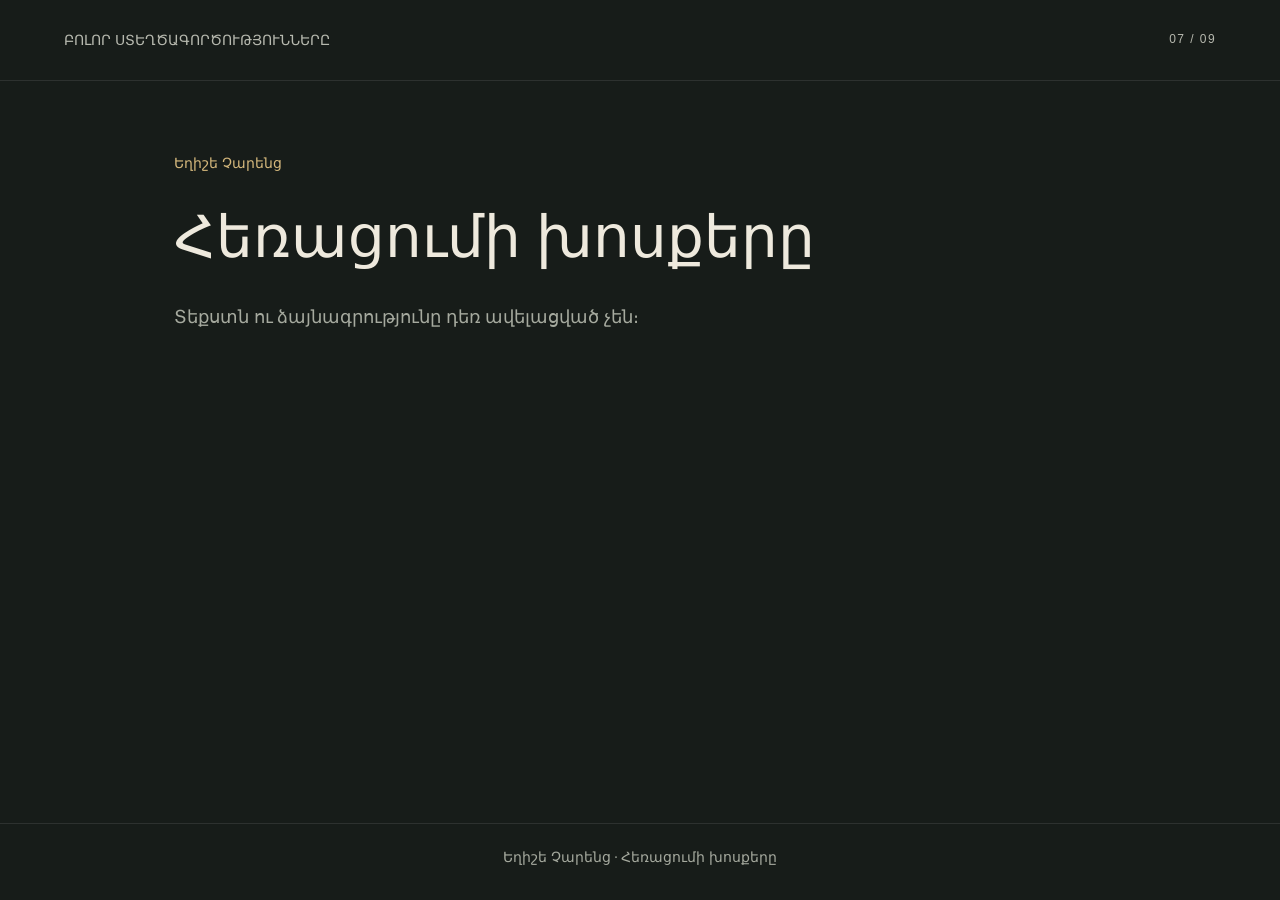
==== charents-01.html @ c3a3af4f "Add files via upload" ====
<!doctype html>
<html lang="hy"><head><meta charset="utf-8"><meta name="viewport" content="width=device-width,initial-scale=1"><title>Հեռացումի խոսքերը — Եղիշե Չարենց</title><meta name="description" content="Եղիշե Չարենց — Հեռացումի խոսքերը"><link rel="icon" href="data:image/svg+xml,%3Csvg xmlns='http://www.w3.org/2000/svg' viewBox='0 0 32 32'%3E%3Crect width='32' height='32' rx='6' fill='%23171c19'/%3E%3Cpath d='M6 8h8l2 3 2-3h8v17h-8l-2 2-2-2H6z' fill='none' stroke='%23d5b87c' stroke-width='2'/%3E%3C/svg%3E"><link rel="stylesheet" href="style.css"></head><body><header><a class="brand home-link" href="./">ԲՈԼՈՐ ՍՏԵՂԾԱԳՈՐԾՈՒԹՅՈՒՆՆԵՐԸ</a><span class="edition">07 / 09</span></header><main class="collection"><section class="collection-heading"><div class="eyebrow">Եղիշե Չարենց</div><h1>Հեռացումի խոսքերը</h1><p class="collection-description">Տեքստն ու ձայնագրությունը դեռ ավելացված չեն։</p></section></main><footer>Եղիշե Չարենց · Հեռացումի խոսքերը</footer></body></html>
---- style.css ----
*{box-sizing:border-box}html{color-scheme:dark}body{margin:0;background:#171c19;color:#eee9dd;font-family:Georgia,"Sylfaen",serif}header{max-width:1280px;margin:auto;padding:32px 5%;display:flex;justify-content:space-between;border-bottom:1px solid #ffffff18;font-family:Arial,"Sylfaen",sans-serif;font-size:12px;letter-spacing:.12em;color:#b7b9af}main{max-width:1180px;margin:0 auto;display:grid;grid-template-columns:1fr 1.1fr;gap:9%;padding:70px 5% 90px}.intro{align-self:start;position:sticky;top:48px}.eyebrow{font-size:14px;color:#d5b87c;line-height:1.8}h1{font-size:clamp(48px,6vw,78px);font-weight:400;line-height:1.25;margin:26px 0}.year{color:#a6aa9f;font-size:16px;letter-spacing:.2em}.player{display:flex;gap:18px;align-items:center;border-block:1px solid #ffffff23;padding:25px 0;margin-top:40px}button{flex-shrink:0;width:60px;height:60px;border-radius:50%;border:0;background:#d5b87c;color:#171c19;cursor:pointer;font-size:22px}button:hover{background:#ead09b}button:focus-visible,input:focus-visible{outline:2px solid #fff;outline-offset:5px}.track{width:100%;font-size:16px}input{width:100%;margin:15px 0 8px;accent-color:#d5b87c;cursor:pointer}.times{display:flex;justify-content:space-between;font:13px Arial,sans-serif;color:#a6aa9f}.quote{margin-top:40px;color:#a6aa9f;line-height:1.8;font-size:20px}article{border-left:1px solid #ffffff18;padding-left:36px}article p{font-size:18px;line-height:2.05;margin:0 0 32px}.end{color:#d5b87c;font-size:16px}footer{border-top:1px solid #ffffff18;padding:25px;text-align:center;color:#a6aa9f;font-size:14px}audio{width:100%;margin-top:16px}.enhanced audio{display:none}#error{color:#e4b9a5;font-size:14px;line-height:1.7}#error:empty{display:none}@media(max-width:700px){header{padding:24px 6%;gap:15px}.edition{display:none}main{display:block;padding:38px 6% 60px}.intro{position:static}h1{font-size:54px;margin:20px 0}h1 br{display:none}article{border-left:0;border-top:1px solid #ffffff18;padding:32px 0 0;margin-top:32px}article p{font-size:17px;line-height:2}.quote{display:none}.player{margin-top:26px}button{width:56px;height:56px}}@media(prefers-reduced-motion:no-preference){button{transition:background .2s}}
.home-link{color:inherit;text-decoration:none;font-size:14px;letter-spacing:0}.home-link:hover{color:#d5b87c}.home-link:focus-visible,.poem-card:focus-visible{outline:2px solid #d5b87c;outline-offset:5px}.collection{display:block;min-height:calc(100vh - 158px);max-width:1060px}.collection-heading h1{font-size:clamp(32px,5vw,58px);overflow-wrap:anywhere}.collection-description{font-size:18px;color:#a6aa9f;line-height:1.8}.poem-list{margin-top:46px}.poem-card{display:flex;gap:28px;padding:32px;border:1px solid #ffffff25;text-decoration:none;color:inherit;background:#1d2420}.poem-card:hover{border-color:#d5b87c;background:#222b25}.poem-number{font:16px Arial,sans-serif;color:#d5b87c;padding-top:5px}.poem-card h2{font-size:30px;font-weight:400;margin:14px 0}.poem-card p{font-size:18px;color:#a6aa9f;line-height:1.8}.card-action{display:inline-block;font-size:16px;color:#d5b87c;margin-top:12px}.card-year{margin-left:auto;color:#a6aa9f;font-size:14px;padding-top:5px}@media(max-width:700px){.poem-card{padding:24px 18px;gap:18px}.card-year{display:none}.poem-card h2{font-size:28px}.collection{padding-top:38px}.collection-heading h1{font-size:36px}.home-link{line-height:1.7}}
.poem-list{display:grid;gap:16px}.poem-card .eyebrow{text-transform:none}.poem-card h2{overflow-wrap:anywhere}
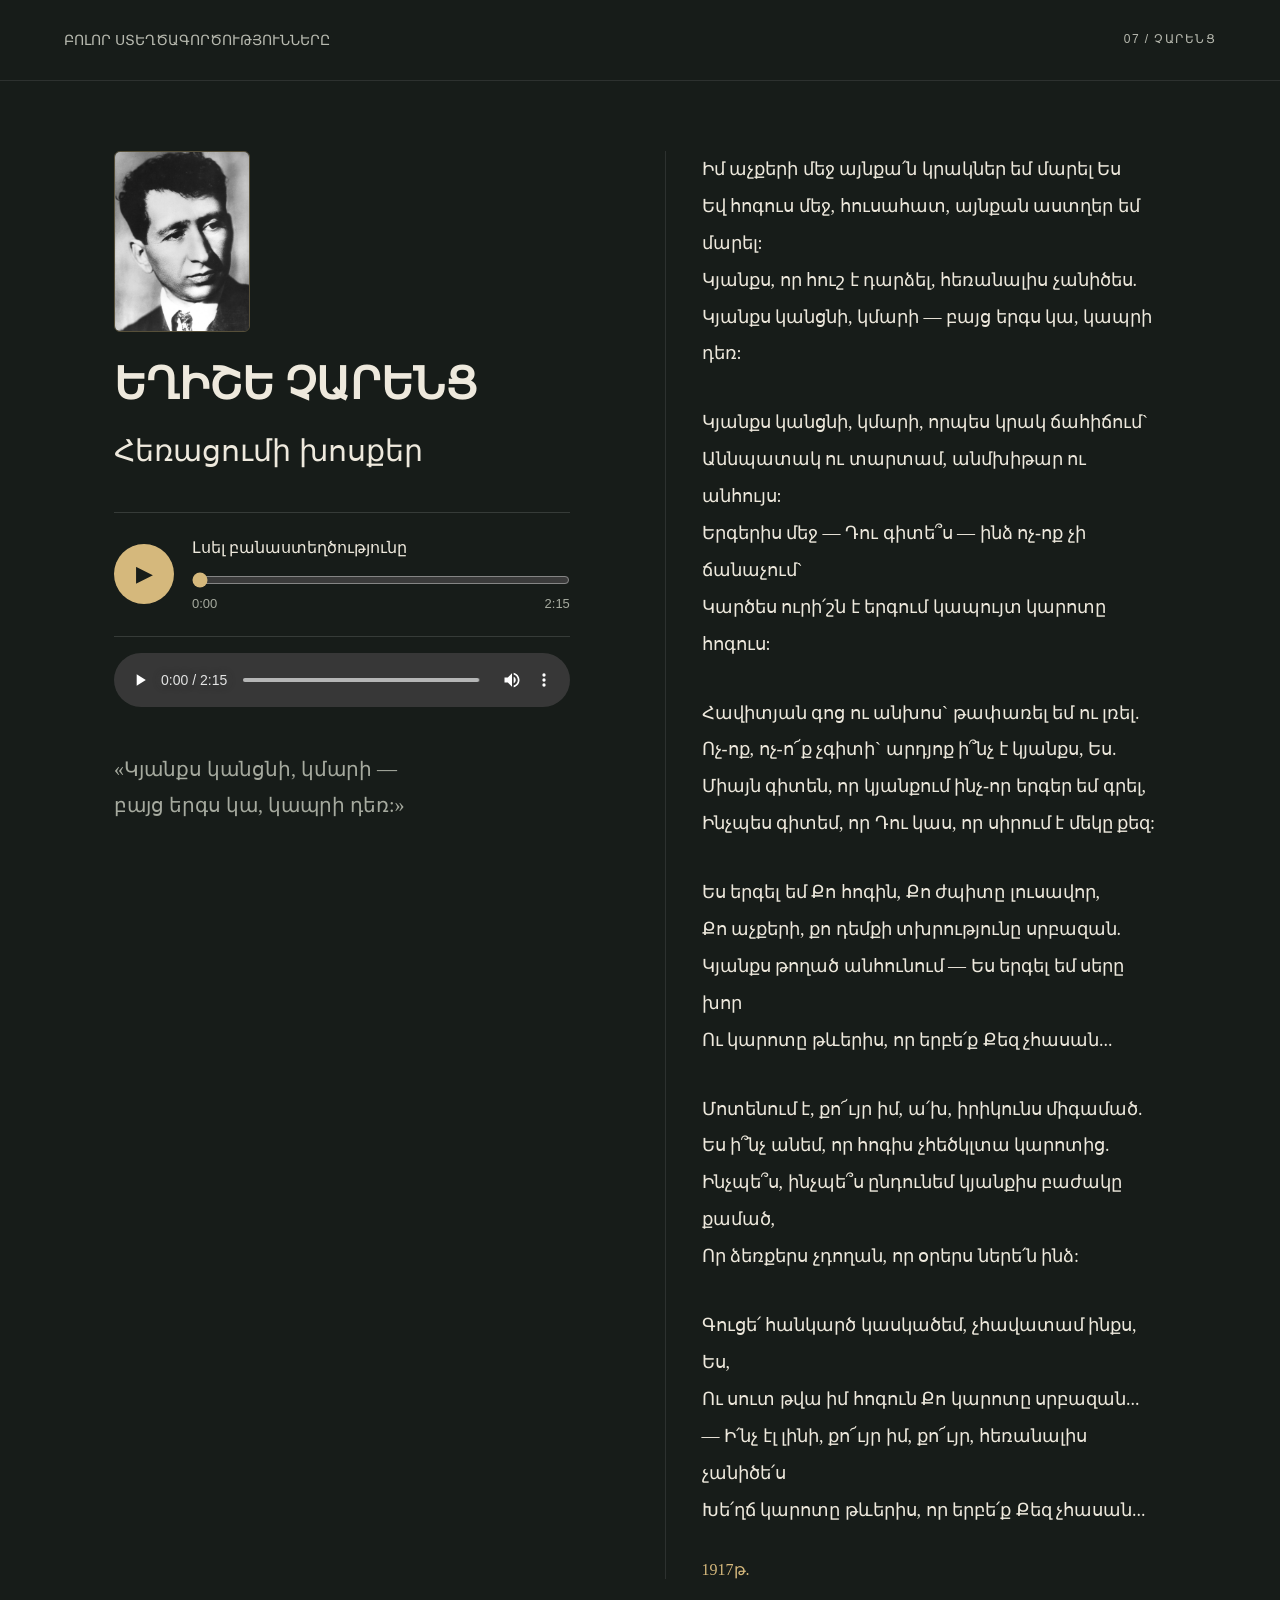
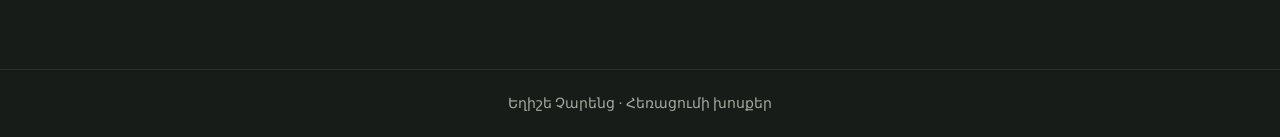
==== commit 35761225: "Add files via upload" ====
--- a/charents-01.html
+++ b/charents-01.html
@@ -1,2 +1,18 @@
 <!doctype html>
-<html lang="hy"><head><meta charset="utf-8"><meta name="viewport" content="width=device-width,initial-scale=1"><title>Հեռացումի խոսքերը — Եղիշե Չարենց</title><meta name="description" content="Եղիշե Չարենց — Հեռացումի խոսքերը"><link rel="icon" href="data:image/svg+xml,%3Csvg xmlns='http://www.w3.org/2000/svg' viewBox='0 0 32 32'%3E%3Crect width='32' height='32' rx='6' fill='%23171c19'/%3E%3Cpath d='M6 8h8l2 3 2-3h8v17h-8l-2 2-2-2H6z' fill='none' stroke='%23d5b87c' stroke-width='2'/%3E%3C/svg%3E"><link rel="stylesheet" href="style.css"></head><body><header><a class="brand home-link" href="./">ԲՈԼՈՐ ՍՏԵՂԾԱԳՈՐԾՈՒԹՅՈՒՆՆԵՐԸ</a><span class="edition">07 / 09</span></header><main class="collection"><section class="collection-heading"><div class="eyebrow">Եղիշե Չարենց</div><h1>Հեռացումի խոսքերը</h1><p class="collection-description">Տեքստն ու ձայնագրությունը դեռ ավելացված չեն։</p></section></main><footer>Եղիշե Չարենց · Հեռացումի խոսքերը</footer></body></html>+<html lang="hy"><head><meta charset="utf-8"><meta name="viewport" content="width=device-width,initial-scale=1"><title>Հեռացումի խոսքեր — Եղիշե Չարենց</title><meta name="description" content="Կարդացեք և լսեք Եղիշե Չարենցի «Հեռացումի խոսքեր» բանաստեղծությունը։"><link rel="icon" href="data:image/svg+xml,%3Csvg xmlns='http://www.w3.org/2000/svg' viewBox='0 0 32 32'%3E%3Crect width='32' height='32' rx='6' fill='%23171c19'/%3E%3Cpath d='M6 8h8l2 3 2-3h8v17h-8l-2 2-2-2H6z' fill='none' stroke='%23d5b87c' stroke-width='2'/%3E%3C/svg%3E"><style>*{box-sizing:border-box}html{color-scheme:dark}body{margin:0;background:#171c19;color:#eee9dd;font-family:Georgia,"Sylfaen",serif}header{max-width:1280px;margin:auto;padding:32px 5%;display:flex;justify-content:space-between;border-bottom:1px solid #ffffff18;font-family:Arial,"Sylfaen",sans-serif;font-size:12px;letter-spacing:.12em;color:#b7b9af}main{max-width:1180px;margin:0 auto;display:grid;grid-template-columns:1fr 1.1fr;gap:9%;padding:70px 5% 90px}.intro{align-self:start;position:sticky;top:48px}.eyebrow{font-size:14px;color:#d5b87c;line-height:1.8}h1{font-size:clamp(48px,6vw,78px);font-weight:400;line-height:1.25;margin:26px 0}.year{color:#a6aa9f;font-size:16px;letter-spacing:.2em}.player{display:flex;gap:18px;align-items:center;border-block:1px solid #ffffff23;padding:25px 0;margin-top:40px}button{flex-shrink:0;width:60px;height:60px;border-radius:50%;border:0;background:#d5b87c;color:#171c19;cursor:pointer;font-size:22px}button:hover{background:#ead09b}button:focus-visible,input:focus-visible{outline:2px solid #fff;outline-offset:5px}.track{width:100%;font-size:16px}input{width:100%;margin:15px 0 8px;accent-color:#d5b87c;cursor:pointer}.times{display:flex;justify-content:space-between;font:13px Arial,sans-serif;color:#a6aa9f}.quote{margin-top:40px;color:#a6aa9f;line-height:1.8;font-size:20px}article{border-left:1px solid #ffffff18;padding-left:36px}article p{font-size:18px;line-height:2.05;margin:0 0 32px}.end{color:#d5b87c;font-size:16px}footer{border-top:1px solid #ffffff18;padding:25px;text-align:center;color:#a6aa9f;font-size:14px}audio{width:100%;margin-top:16px}.enhanced audio{display:block}#error{color:#e4b9a5;font-size:14px;line-height:1.7}#error:empty{display:none}@media(max-width:700px){header{padding:24px 6%;gap:15px}.edition{display:none}main{display:block;padding:38px 6% 60px}.intro{position:static}h1{font-size:54px;margin:20px 0}h1 br{display:none}article{border-left:0;border-top:1px solid #ffffff18;padding:32px 0 0;margin-top:32px}article p{font-size:17px;line-height:2}.quote{display:none}.player{margin-top:26px}button{width:56px;height:56px}}@media(prefers-reduced-motion:no-preference){button{transition:background .2s}}
+.home-link{color:inherit;text-decoration:none;font-size:14px;letter-spacing:0}.home-link:hover{color:#d5b87c}.home-link:focus-visible,.poem-card:focus-visible{outline:2px solid #d5b87c;outline-offset:5px}.collection{display:block;min-height:calc(100vh - 158px);max-width:1060px}.collection-heading h1{font-size:clamp(32px,5vw,58px);overflow-wrap:anywhere}.collection-description{font-size:18px;color:#a6aa9f;line-height:1.8}.poem-list{margin-top:46px}.poem-card{display:flex;gap:28px;padding:32px;border:1px solid #ffffff25;text-decoration:none;color:inherit;background:#1d2420}.poem-card:hover{border-color:#d5b87c;background:#222b25}.poem-number{font:16px Arial,sans-serif;color:#d5b87c;padding-top:5px}.poem-card h2{font-size:30px;font-weight:400;margin:14px 0}.poem-card p{font-size:18px;color:#a6aa9f;line-height:1.8}.card-action{display:inline-block;font-size:16px;color:#d5b87c;margin-top:12px}.card-year{margin-left:auto;color:#a6aa9f;font-size:14px;padding-top:5px}@media(max-width:700px){.poem-card{padding:24px 18px;gap:18px}.card-year{display:none}.poem-card h2{font-size:28px}.collection{padding-top:38px}.collection-heading h1{font-size:36px}.home-link{line-height:1.7}}
+.poem-list{display:grid;gap:16px}.poem-card .eyebrow{text-transform:none}.poem-card h2{overflow-wrap:anywhere}
+
+article .text-note{font-size:14px;line-height:1.8;color:#b7b9af;border-bottom:1px solid #ffffff23;padding-bottom:20px;margin-bottom:28px}.intro h1{overflow-wrap:normal}
+</style><style>
+.intro > .eyebrow{font-family:Georgia,"Sylfaen",serif;font-size:clamp(26px,3vw,36px);font-weight:600;line-height:1.5;color:#eee9dd;letter-spacing:0}
+.intro h1{font-size:clamp(36px,4.5vw,52px);line-height:1.35;margin:18px 0 24px}
+article .text-note{color:#e8c986;background:#d5b87c12;border:1px solid #d5b87c55;border-left:3px solid #d5b87c;padding:16px 18px;font-size:16px;line-height:1.85;margin-bottom:30px}
+@media(max-width:700px){.intro > .eyebrow{font-size:28px}.intro h1{font-size:38px}article .text-note{font-size:16px}}
+.author-portrait{display:block;width:136px;max-width:100%;height:auto;border-radius:6px;border:1px solid #d5b87c55;margin-bottom:22px}@media(max-width:700px){.author-portrait{width:112px;margin-bottom:18px}}
+</style><style>
+.intro > .eyebrow{font-size:clamp(34px,4vw,44px);line-height:1.4;font-weight:600}
+.intro h1{font-size:clamp(25px,2.7vw,30px);line-height:1.4;margin:14px 0 24px}
+@media(max-width:700px){.intro > .eyebrow{font-size:34px}.intro h1{font-size:26px}}
+</style></head>
+<body><header><a class="brand home-link" href="./">ԲՈԼՈՐ ՍՏԵՂԾԱԳՈՐԾՈՒԹՅՈՒՆՆԵՐԸ</a><span class="edition">07 / ՉԱՐԵՆՑ</span></header><main><section class="intro"><img class="author-portrait" src="[data-uri]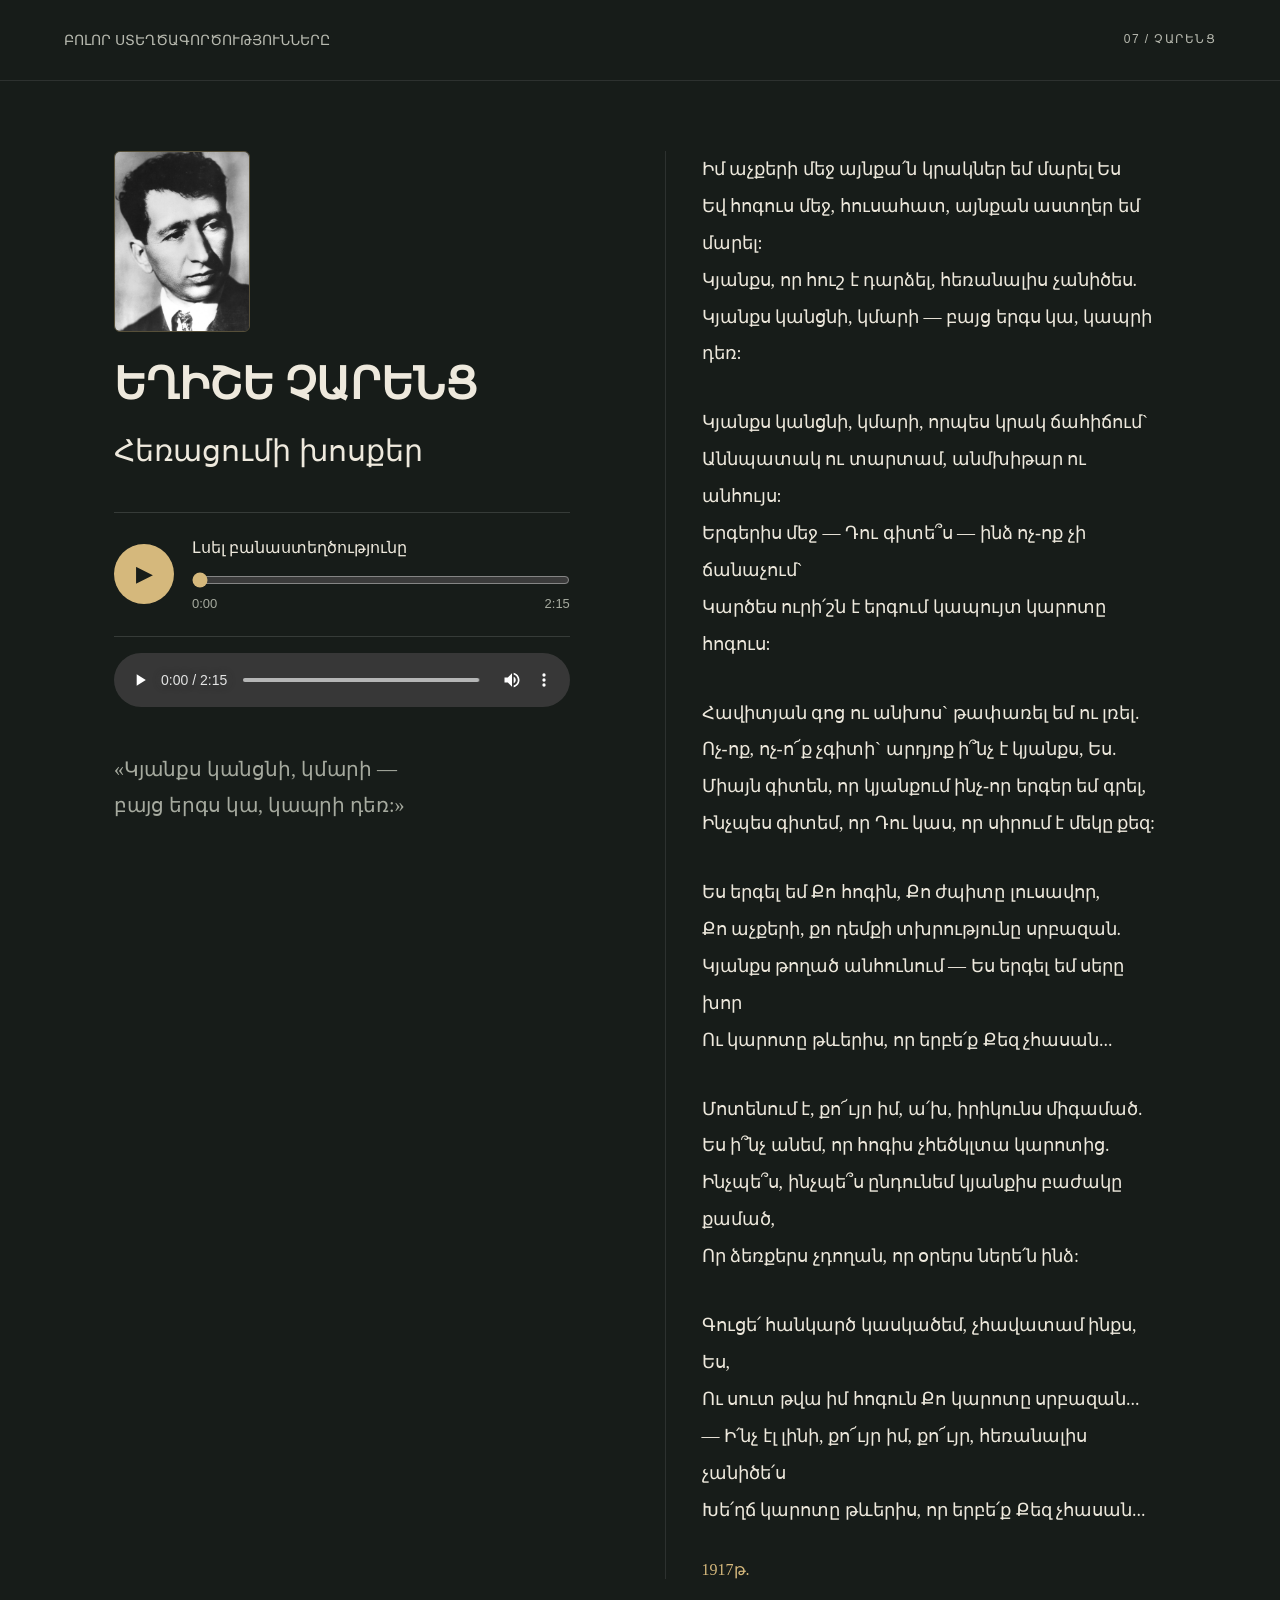
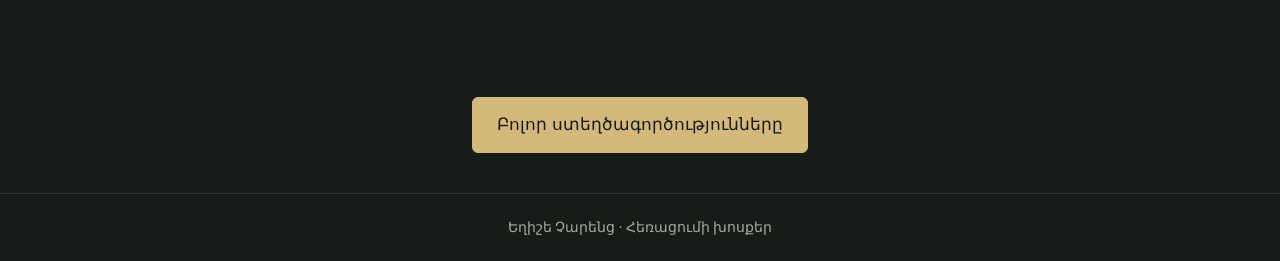
==== commit 767706ba: "Add files via upload" ====
--- a/charents-01.html
+++ b/charents-01.html
@@ -14,5 +14,5 @@
 .intro > .eyebrow{font-size:clamp(34px,4vw,44px);line-height:1.4;font-weight:600}
 .intro h1{font-size:clamp(25px,2.7vw,30px);line-height:1.4;margin:14px 0 24px}
 @media(max-width:700px){.intro > .eyebrow{font-size:34px}.intro h1{font-size:26px}}
-</style></head>
-<body><header><a class="brand home-link" href="./">ԲՈԼՈՐ ՍՏԵՂԾԱԳՈՐԾՈՒԹՅՈՒՆՆԵՐԸ</a><span class="edition">07 / ՉԱՐԵՆՑ</span></header><main><section class="intro"><img class="author-portrait" src="[data-uri]